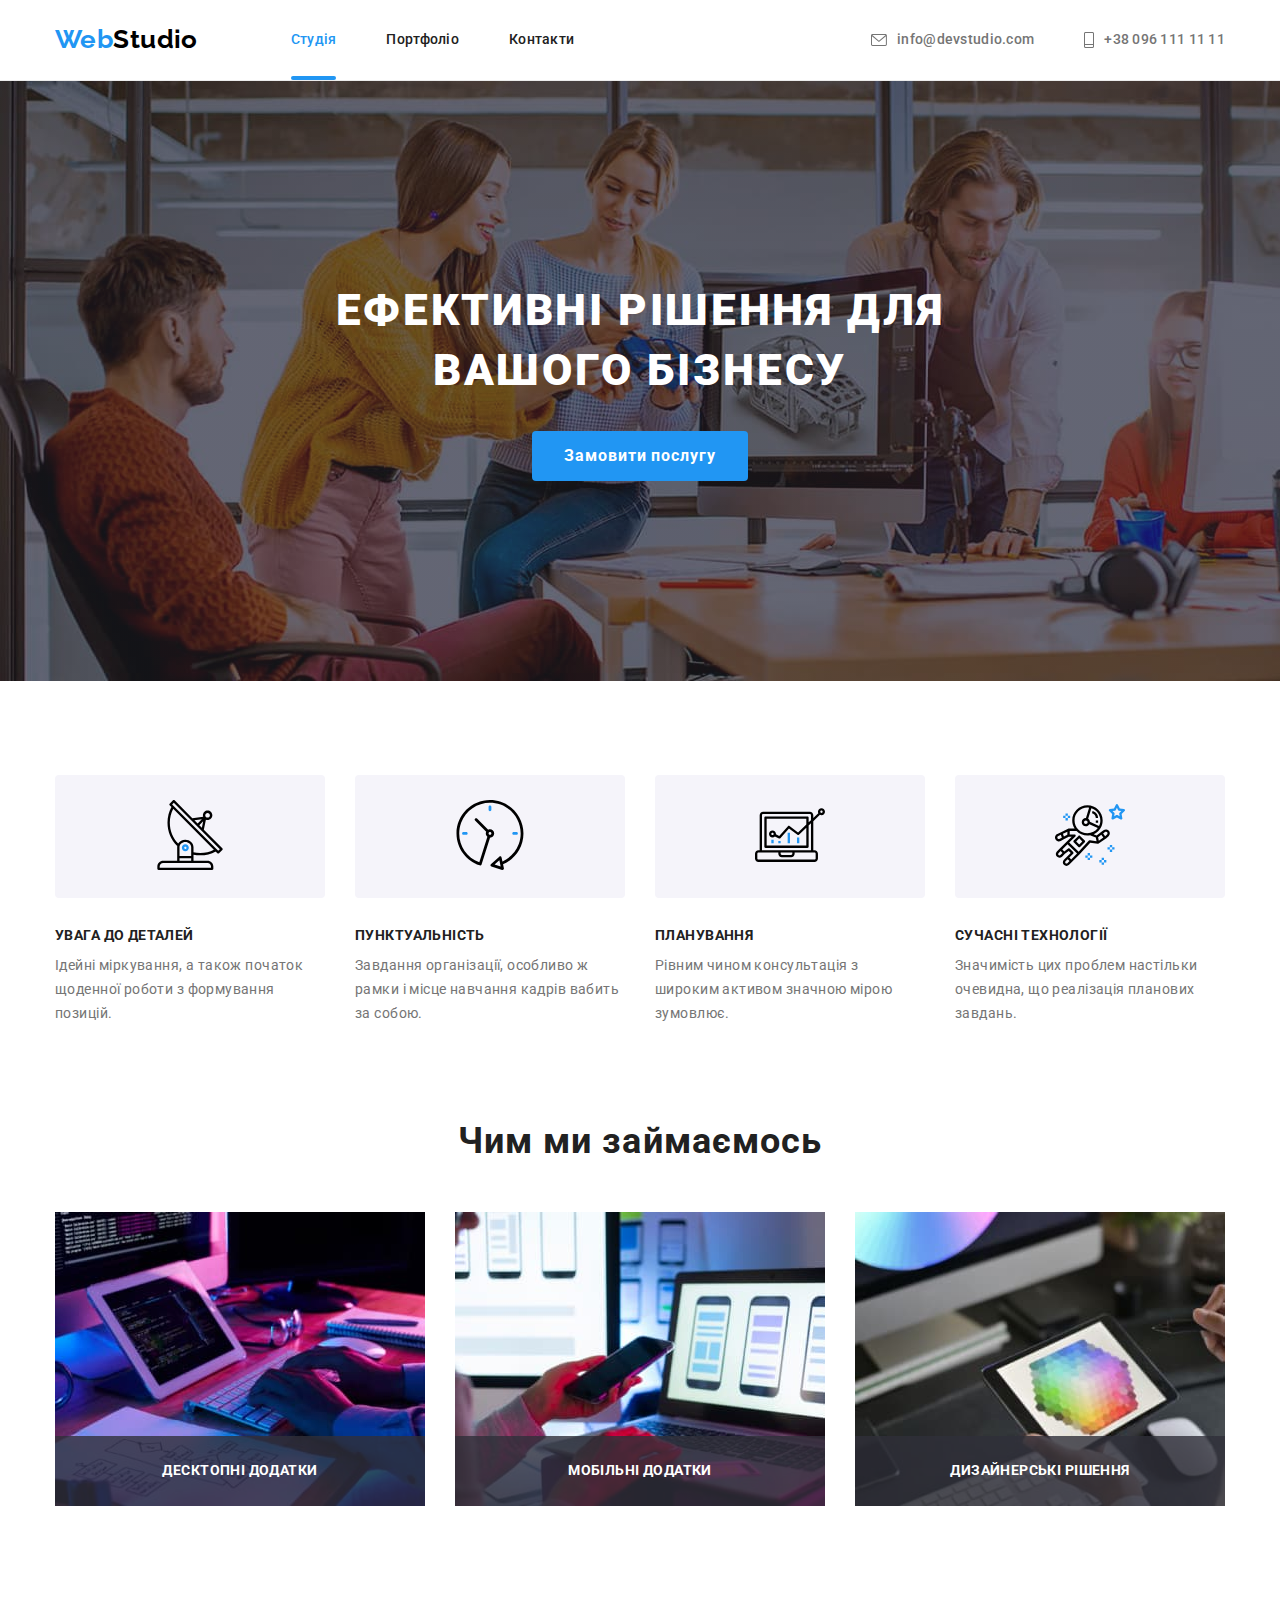
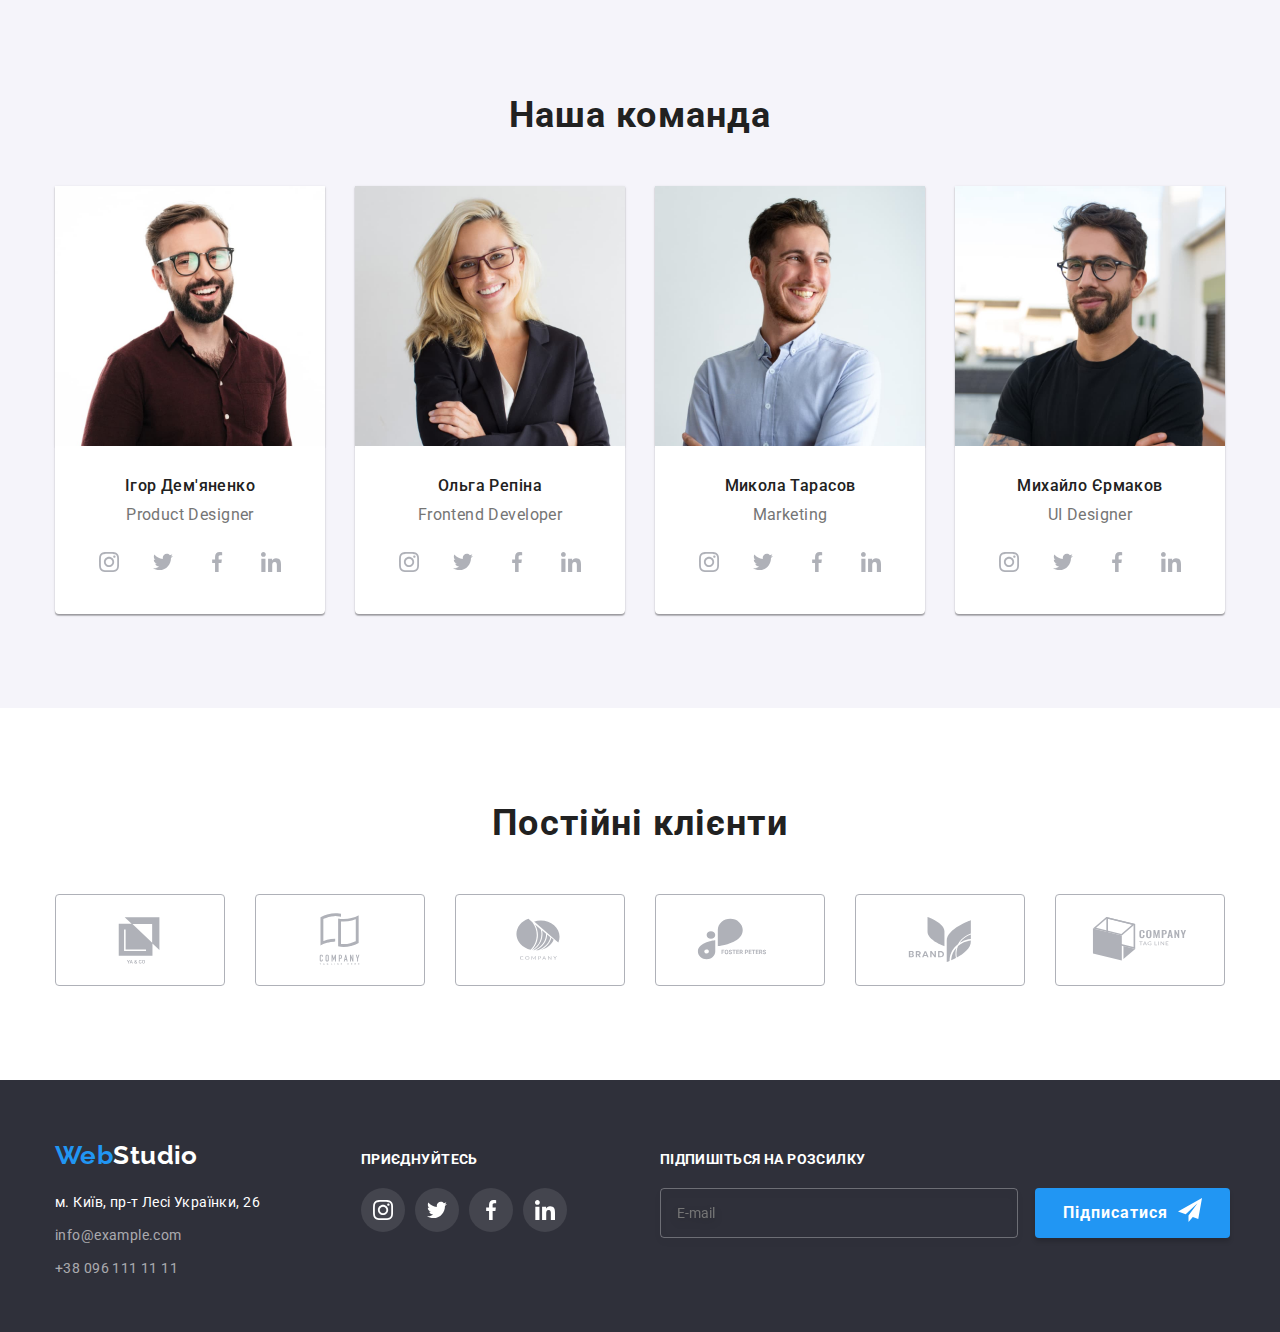
==== index.html @ d4049ecd "inital commit" ====
<!DOCTYPE html>
<html lang="uk">
  <head>
    <meta charset="UTF-8" />
    <meta http-equiv="X-UA-Compatible" content="IE=edge" />
    <meta name="viewport" content="width=device-width, initial-scale=1.0" />
    <title lang="en">WebStudio</title>
    <link rel="preconnect" href="https://fonts.googleapis.com" />
    <link rel="preconnect" href="https://fonts.gstatic.com" crossorigin />
    <link
      href="https://fonts.googleapis.com/css2?family=Raleway:wght@700&family=Roboto:wght@400;500;700;900&display=swap"
      rel="stylesheet"
    />
    <link
      rel="stylesheet"
      href="https://cdn.jsdelivr.net/npm/modern-normalize@1.1.0/modern-normalize.min.css"
    />
    <link rel="stylesheet" href="./css/styles.css" />
  </head>
  <body>
    <!-- Header -->
    <header class="page-header">
      <div class="container page-header-container">
        <nav class="page-nav">
          <a class="logotype link" href="./index.html" lang="en">
            <span class="web">Web</span><span class="studio">Studio</span>
          </a>
          <ul class="menu list">
            <li class="menu-item">
              <a class="menu-link link current" href="./index.html">Студія</a>
            </li>
            <li class="menu-item">
              <a class="menu-link link" href="./portfolio.html">Портфоліо</a>
            </li>
            <li class="menu-item">
              <a class="menu-link link" href="./index.html">Контакти</a>
            </li>
          </ul>
        </nav>
        <ul class="contact-header list">
          <li class="contact-item">
            <a class="contact-mail link" href="mailto:info@devstudio.com">
              <svg class="icon-envelope" width="16" height="12">
                <use href="./images/sprite.svg#icon-envelope"></use>
              </svg>
              info@devstudio.com
            </a>
          </li>
          <li class="contact-item">
            <a class="contact-phone-number link" href="tel:+380961111111">
              <svg class="icon-phone" width="10" height="16">
                <use href="./images/sprite.svg#icon-phone"></use>
              </svg>
              +38 096 111 11 11
            </a>
          </li>
        </ul>
      </div>
    </header>
    <main>
      <!-- Hero -->
      <section class="hero">
        <div class="container">
          <h1 class="hero-title">Ефективні рішення для вашого бізнесу</h1>
          <button class="hero-btn" type="button" data-modal-open>Замовити послугу</button>
        </div>
      </section>
      <!-- Preferences -->
      <section class="section">
        <div class="container">
          <h2 class="visually-hidden">Наші переваги</h2>
          <ul class="preferences list">
            <li class="preferences-item">
              <div class="icon-preferences">
                <svg class="icon-antenna" width="70" height="70">
                  <use href="./images/sprite.svg#icon-antenna"></use>
                </svg>
              </div>
              <h3 class="subtitle preferences-subtitle">Увага до деталей</h3>
              <p class="description-preferences">
                Ідейні міркування, а також початок щоденної роботи з формування позицій.
              </p>
            </li>
            <li class="preferences-item">
              <div class="icon-preferences">
                <svg class="icon-clock" width="70" height="70">
                  <use href="./images/sprite.svg#icon-clock"></use>
                </svg>
              </div>
              <h3 class="subtitle preferences-subtitle">Пунктуальність</h3>
              <p class="description-preferences">
                Завдання організації, особливо ж рамки і місце навчання кадрів вабить за собою.
              </p>
            </li>
            <li class="preferences-item">
              <div class="icon-preferences">
                <svg class="icon-diagram" width="70" height="70">
                  <use href="./images/sprite.svg#icon-diagram"></use>
                </svg>
              </div>
              <h3 class="subtitle preferences-subtitle">Планування</h3>
              <p class="description-preferences">
                Рівним чином консультація з широким активом значною мірою зумовлює.
              </p>
            </li>
            <li class="preferences-item">
              <div class="icon-preferences">
                <svg class="icon-astronaut" width="70" height="70">
                  <use href="./images/sprite.svg#icon-astronaut"></use>
                </svg>
              </div>
              <h3 class="subtitle preferences-subtitle">Сучасні технології</h3>
              <p class="description-preferences">
                Значимість цих проблем настільки очевидна, що реалізація планових завдань.
              </p>
            </li>
          </ul>
        </div>
      </section>
      <!-- About -->
      <section class="about section">
        <div class="container">
          <h2 class="title">Чим ми займаємось</h2>
          <ul class="about-list list">
            <li class="about-list-item">
              <img src="./images/whatwedo/img1.jpg" alt="Фотографія 1" width="370" height="294" />
              <p class="about-description">десктопні додатки</p>
            </li>
            <li class="about-list-item">
              <img src="./images/whatwedo/img2.jpg" alt="Фотографія 2" width="370" height="294" />
              <p class="about-description">мобільні додатки</p>
            </li>
            <li class="about-list-item">
              <img src="./images/whatwedo/img3.jpg" alt="Фотографія 3" width="370" height="294" />
              <p class="about-description">дизайнерські рішення</p>
            </li>
          </ul>
        </div>
      </section>
      <!-- Team -->
      <section class="team section">
        <div class="container">
          <h2 class="title">Наша команда</h2>
          <ul class="team-list list">
            <li class="team-list-item">
              <img
                class="image-team"
                src="./images/ourteam/ourteam1.jpg"
                alt="Ігор Дем'яненко"
                width="270"
                height="260"
              />
              <div class="team-content">
                <h3 class="name-team">Ігор Дем'яненко</h3>
                <p class="description-team" lang="en">Product Designer</p>
                <ul class="icon-sotial-network list">
                  <li class="icon-sotial-item">
                    <a href="https://www.instagram.com" class="icon-sotial-link">
                      <svg class="icon-social" width="20" height="20">
                        <use href="./images/sprite.svg#icon-instagram"></use>
                      </svg>
                    </a>
                  </li>
                  <li class="icon-sotial-item">
                    <a href="https://twitter.com/" class="icon-sotial-link">
                      <svg class="icon-social" width="20" height="20">
                        <use href="./images/sprite.svg#icon-twitter"></use>
                      </svg>
                    </a>
                  </li>
                  <li class="icon-sotial-item">
                    <a href="https://www.facebook.com/" class="icon-sotial-link">
                      <svg class="icon-social" width="20" height="20">
                        <use href="./images/sprite.svg#icon-facebook"></use>
                      </svg>
                    </a>
                  </li>
                  <li class="icon-sotial-item">
                    <a href="https://www.linkedin.com/" class="icon-sotial-link">
                      <svg class="icon-social" width="20" height="20">
                        <use href="./images/sprite.svg#icon-linkedin"></use>
                      </svg>
                    </a>
                  </li>
                </ul>
              </div>
            </li>
            <li class="team-list-item">
              <img
                class="image-team"
                src="./images/ourteam/ourteam2.jpg"
                alt="Ольга Репіна"
                width="270"
                height="260"
              />
              <div class="team-content">
                <h3 class="name-team">Ольга Репіна</h3>
                <p class="description-team" lang="en">Frontend Developer</p>
                <ul class="icon-sotial-network list">
                  <li class="icon-sotial-item">
                    <a href="https://www.instagram.com" class="icon-sotial-link">
                      <svg class="icon-social" width="20" height="20">
                        <use href="./images/sprite.svg#icon-instagram"></use>
                      </svg>
                    </a>
                  </li>
                  <li class="icon-sotial-item">
                    <a href="https://twitter.com/" class="icon-sotial-link">
                      <svg class="icon-social" width="20" height="20">
                        <use href="./images/sprite.svg#icon-twitter"></use>
                      </svg>
                    </a>
                  </li>
                  <li class="icon-sotial-item">
                    <a href="https://www.facebook.com/" class="icon-sotial-link">
                      <svg class="icon-social" width="20" height="20">
                        <use href="./images/sprite.svg#icon-facebook"></use>
                      </svg>
                    </a>
                  </li>
                  <li class="icon-sotial-item">
                    <a href="https://www.linkedin.com/" class="icon-sotial-link">
                      <svg class="icon-social" width="20" height="20">
                        <use href="./images/sprite.svg#icon-linkedin"></use>
                      </svg>
                    </a>
                  </li>
                </ul>
              </div>
            </li>
            <li class="team-list-item">
              <img
                class="image-team"
                src="./images/ourteam/ourteam3.jpg"
                alt="Микола Тарасов"
                width="270"
                height="260"
              />
              <div class="team-content">
                <h3 class="name-team">Микола Тарасов</h3>
                <p class="description-team" lang="en">Marketing</p>
                <ul class="icon-sotial-network list">
                  <li class="icon-sotial-item">
                    <a href="https://www.instagram.com" class="icon-sotial-link">
                      <svg class="icon-social" width="20" height="20">
                        <use href="./images/sprite.svg#icon-instagram"></use>
                      </svg>
                    </a>
                  </li>
                  <li class="icon-sotial-item">
                    <a href="https://twitter.com/" class="icon-sotial-link">
                      <svg class="icon-social" width="20" height="20">
                        <use href="./images/sprite.svg#icon-twitter"></use>
                      </svg>
                    </a>
                  </li>
                  <li class="icon-sotial-item">
                    <a href="https://www.facebook.com/" class="icon-sotial-link">
                      <svg class="icon-social" width="20" height="20">
                        <use href="./images/sprite.svg#icon-facebook"></use>
                      </svg>
                    </a>
                  </li>
                  <li class="icon-sotial-item">
                    <a href="https://www.linkedin.com/" class="icon-sotial-link">
                      <svg class="icon-social" width="20" height="20">
                        <use href="./images/sprite.svg#icon-linkedin"></use>
                      </svg>
                    </a>
                  </li>
                </ul>
              </div>
            </li>
            <li class="team-list-item">
              <img
                class="image-team"
                src="./images/ourteam/ourteam4.jpg"
                alt="Михайло Єрмаков"
                width="270"
                height="260"
              />
              <div class="team-content">
                <h3 class="name-team">Михайло Єрмаков</h3>
                <p class="description-team" lang="en">UI Designer</p>
                <ul class="icon-sotial-network list">
                  <li class="icon-sotial-item">
                    <a href="https://www.instagram.com" class="icon-sotial-link">
                      <svg class="icon-social" width="20" height="20">
                        <use href="./images/sprite.svg#icon-instagram"></use>
                      </svg>
                    </a>
                  </li>
                  <li class="icon-sotial-item">
                    <a href="https://twitter.com/" class="icon-sotial-link">
                      <svg class="icon-social" width="20" height="20">
                        <use href="./images/sprite.svg#icon-twitter"></use>
                      </svg>
                    </a>
                  </li>
                  <li class="icon-sotial-item">
                    <a href="https://www.facebook.com/" class="icon-sotial-link">
                      <svg class="icon-social" width="20" height="20">
                        <use href="./images/sprite.svg#icon-facebook"></use>
                      </svg>
                    </a>
                  </li>
                  <li class="icon-sotial-item">
                    <a href="https://www.linkedin.com/" class="icon-sotial-link">
                      <svg class="icon-social" width="20" height="20">
                        <use href="./images/sprite.svg#icon-linkedin"></use>
                      </svg>
                    </a>
                  </li>
                </ul>
              </div>
            </li>
          </ul>
        </div>
      </section>
      <!-- Regular customers -->
      <section class="section">
        <div class="container">
          <h2 class="title">Постійні клієнти</h2>
          <ul class="regular-customers-list list">
            <li class="regular-customers-item">
              <a class="regular-customers-link link" href="./index.html">
                <svg class="icon-company" width="106" height="60">
                  <use href="./images/sprite.svg#icon-company-1"></use>
                </svg>
              </a>
            </li>
            <li class="regular-customers-item">
              <a class="regular-customers-link link" href="./index.html">
                <svg class="icon-company" width="106" height="60">
                  <use href="./images/sprite.svg#icon-company-2"></use>
                </svg>
              </a>
            </li>
            <li class="regular-customers-item">
              <a class="regular-customers-link link" href="./index.html">
                <svg class="icon-company" width="106" height="60">
                  <use href="./images/sprite.svg#icon-company-3"></use>
                </svg>
              </a>
            </li>
            <li class="regular-customers-item">
              <a class="regular-customers-link link" href="./index.html">
                <svg class="icon-company" width="106" height="60">
                  <use href="./images/sprite.svg#icon-company-4"></use>
                </svg>
              </a>
            </li>
            <li class="regular-customers-item">
              <a class="regular-customers-link link" href="./index.html">
                <svg class="icon-company" width="106" height="60">
                  <use href="./images/sprite.svg#icon-company-5"></use>
                </svg>
              </a>
            </li>
            <li class="regular-customers-item">
              <a class="regular-customers-link link" href="./index.html">
                <svg class="icon-company" width="106" height="60">
                  <use href="./images/sprite.svg#icon-company-6"></use>
                </svg>
              </a>
            </li>
          </ul>
        </div>
      </section>
    </main>
    <!-- Footer -->
    <footer class="page-footer">
      <div class="container footer-flex-container">
        <div class="link-wrapper">
          <a class="logotype footer-logo link" href="./index.html" lang="en">
            <span class="web">Web</span><span class="studio-white">Studio</span>
          </a>
          <address class="address">
            <ul class="address-list list">
              <li class="address-list-item">
                <a
                  class="address-list-location link"
                  href="https://goo.gl/maps/qBnw3kzRKvV4WiWM7"
                  target="_blank"
                  rel="noopener nofollow"
                  >м. Київ, пр-т Лесі Українки, 26
                </a>
              </li>
              <li class="address-list-item">
                <a class="footer-contact link" href="mailto:info@example.com">info@example.com</a>
              </li>
              <li class="address-list-item">
                <a class="footer-contact link" href="tel:+380961111111">+38 096 111 11 11</a>
              </li>
            </ul>
          </address>
        </div>
        <div class="footer-icon-wrapper">
          <p class="text-footer-icon">приєднуйтесь</p>
          <ul class="list-icon-wrapper list">
            <li class="item-footer-icon">
              <a href="" class="footer-link-icon">
                <svg class="icon-social" width="20" height="20">
                  <use href="./images/sprite.svg#icon-instagram"></use>
                </svg>
              </a>
            </li>
            <li class="item-footer-icon">
              <a href="" class="footer-link-icon">
                <svg class="icon-social" width="20" height="20">
                  <use href="./images/sprite.svg#icon-twitter"></use>
                </svg>
              </a>
            </li>
            <li class="item-footer-icon">
              <a href="" class="footer-link-icon">
                <svg class="icon-social" width="20" height="20">
                  <use href="./images/sprite.svg#icon-facebook"></use>
                </svg>
              </a>
            </li>
            <li class="item-footer-icon">
              <a href="" class="footer-link-icon">
                <svg class="icon-social" width="20" height="20">
                  <use href="./images/sprite.svg#icon-linkedin"></use>
                </svg>
              </a>
            </li>
          </ul>
        </div>
        <form class="footer-form" autocomplete="on">
          <label class="subscription-label">
            Підпишіться на розсилку
            <input
              class="subscription-input"
              type="email"
              name="email"
              placeholder="E-mail"
              required
            />
          </label>
          <button type="submit" class="subscription-btn">
            Підписатися
            <svg class="icon-subscribe" width="24px" height="24px">
              <use href="./images/sprite.svg#icon-subscribe"></use>
            </svg>
          </button>
        </form>
      </div>
    </footer>
    <div class="backdrop is-hidden" data-modal>
      <div class="modal">
        <button class="btn-modal" type="button" data-modal-close>
          <svg class="modal-close-icon" width="18" height="18">
            <use href="./images/sprite.svg#close-icon"></use>
          </svg>
        </button>
        <form action="">
          <fieldset class="modal-group">
            <legend class="modal-title">Залиште свої дані, ми вам передзвонимо</legend>
            <label class="modal-form-label">
              Ім'я
              <div class="modal-input-wrapper">
                <input type="text" name="name" class="modal-input" />
                <svg class="modal-icon" width="18" height="18">
                  <use href="./images/sprite.svg#icon-user"></use>
                </svg>
              </div>
            </label>
            <label class="modal-form-label">
              Телефон
              <div class="modal-input-wrapper">
                <input type="tel" name="phone" class="modal-input" />
                <svg class="modal-icon" width="18" height="18">
                  <use href="./images/sprite.svg#icon-telephone"></use>
                </svg>
              </div>
            </label>
            <label class="modal-form-label">
              Пошта
              <div class="modal-input-wrapper">
                <input type="email" name="email" class="modal-input" />
                <svg class="modal-icon" width="18" height="18">
                  <use href="./images/sprite.svg#icon-mail"></use>
                </svg>
              </div>
            </label>
            <label class="modal-form-label">
              Коментар
              <textarea
                name="user-message"
                class="modal-textarea"
                placeholder="Введіть текст">
              </textarea>
              <div>
                <input class="policy-input visually-hidden" id="policy" type="checkbox" name="user-policy" value="on">
                <label  for="policy" class="modal-checkbox-label">
                  Погоджуюся з розсилкою та приймаю &nbsp
                  <a href="./index.html" class="modal-link-policy">Умови договору</a>
                </label>
              </div>
                <button type="submit" class="modal-submit-button">Відправити</button>
          </fieldset>
        </form>
      </div>
    </div>
    <script src="./js/modal.js"></script>
  </body>
</html>
---- css/styles.css ----
/* Variables */

:root {
  --accent-blue-color: #2196f3;
  --second-blue-color: #188ce8;
  --transparent-blue-color: rgba(33, 150, 243, 0.9);
  --basic-black-color: #000000;
  --text-black-color: #212121;
  --background-grey-color: #2f303a;
  --transparent-grey-color: rgba(255, 255, 255, 0.1);
  --text-grey-color: #757575;
  --icon-grey-color: #afb1b8;
  --contact-grey-color: rgba(255, 255, 255, 0.6);
  --basic-white-color: #ffffff;
  --special-white-color: #f5f4fa;
  --second-white-color: #eeeeee;
  --line-white-color: #ececec;
  --logo-font-family: 'Raleway', sans-serif;
  --primary-font-family: 'Roboto', sans-serif;
  --card-set-gap: 30px;
}

/* Global*/

body {
  font-family: var(--primary-font-family);
  font-size: 14px;
  letter-spacing: 0.03em;
  color: var(--text-black-color);
  background-color: var(--basic-white-color);
}

footer {
  background-color: var(--background-grey-color);
}

h1,
h2,
h3,
h4,
h5,
h6,
p {
  margin-top: 0;
  margin-bottom: 0;
}

ol,
ul {
  margin-top: 0;
  margin-bottom: 0;
  padding-left: 0;
}

img {
  display: block;
  max-width: 100%;
  height: auto;
}

address {
  font-style: normal;
}

button {
  cursor: pointer;
}

.list {
  list-style: none;
}

.link {
  text-decoration: none;
}

.visually-hidden {
  position: absolute;
  width: 1px;
  height: 1px;
  margin: -1px;
  border: 0;
  padding: 0;

  white-space: nowrap;
  clip-path: inset(100%);
  clip: rect(0 0 0 0);
  overflow: hidden;
}

.container {
  width: 1200px;
  margin-left: auto;
  margin-right: auto;
  padding-left: 15px;
  padding-right: 15px;
}

.section {
  padding-top: 94px;
  padding-bottom: 94px;
}

.title {
  font-weight: 700;
  font-size: 36px;
  line-height: 1.17;
  text-align: center;
  letter-spacing: 0.03em;
  margin-bottom: 50px;
}

.current {
  color: var(--accent-blue-color);
}

/* Main page */

/* Header */

.page-header {
  background-color: var(--basic-white-color);
  border-bottom: 1px solid var(--line-white-color);
}

.page-header-container {
  display: flex;
  align-items: center;
}

.logotype {
  font-family: 'Raleway', sans-serif;
  font-weight: 700;
  font-size: 26px;
  line-height: 1.19;
  display: block;
  margin-right: 93px;
  padding-top: 24px;
  padding-bottom: 25px;
}

.web {
  color: var(--accent-blue-color);
}

.studio {
  color: var(--basic-black-color);
}

.page-nav {
  display: flex;
  align-items: center;
}

.menu {
  display: flex;
  align-items: center;
}

.menu-item .menu-link {
  position: relative;
}

.menu-item:not(:last-child) {
  margin-right: 50px;
}

.menu-link {
  display: block;
  padding-top: 32px;
  padding-bottom: 32px;
  font-weight: 500;
  font-size: 14px;
  line-height: 1.14;
  letter-spacing: 0.02em;
  color: var(--text-black-color);
  transition-property: color;
  transition-duration: 250ms;
  transition-timing-function: cubic-bezier(0.4, 0, 0.2, 1);
}

.menu-link:hover,
.menu-link:focus {
  color: var(--accent-blue-color);
}

.current {
  color: var(--accent-blue-color);
}

.menu-item > .current::before {
  content: '';
  width: 100%;
  height: 4px;
  position: absolute;
  bottom: 0;
  background: var(--accent-blue-color);
  border-radius: 2px;
}

.contact-header {
  display: flex;
  align-items: center;
  margin-left: auto;
}

.contact-item:not(:last-child) {
  margin-right: 50px;
}

.contact-mail {
  display: flex;
  justify-content: center;
  align-items: center;
  padding-top: 32px;
  padding-bottom: 32px;
  font-weight: 500;
  font-size: 14px;
  line-height: 1.14;
  letter-spacing: 0.02em;
  color: var(--text-grey-color);
  transition-property: color;
  transition-duration: 250ms;
  transition-timing-function: cubic-bezier(0.4, 0, 0.2, 1);
}

.contact-mail:hover,
.contact-mail:focus {
  color: var(--accent-blue-color);
}

.contact-phone-number {
  display: flex;
  justify-content: center;
  align-items: center;
  padding-top: 32px;
  padding-bottom: 32px;
  font-weight: 500;
  font-size: 14px;
  line-height: 1.14;
  letter-spacing: 0.02em;
  color: var(--text-grey-color);
  transition-property: color;
  transition-duration: 250ms;
  transition-timing-function: cubic-bezier(0.4, 0, 0.2, 1);
}

.contact-phone-number:hover,
.contact-phone-number:focus {
  color: var(--accent-blue-color);
}

/* Header icon */

.icon-envelope {
  margin-right: 10px;
  fill: currentColor;
}

.icon-phone {
  margin-right: 10px;
  fill: currentColor;
}

/* Hero */

.hero {
  margin-right: auto;
  margin-left: auto;
  background-color: var(--background-grey-color);
  max-width: 1600px;
  height: 600px;
  padding-top: 200px;
  padding-bottom: 200px;
  background-image: linear-gradient(rgba(47, 48, 58, 0.4), rgba(47, 48, 58, 0.4)),
    url(../images/hero-image.jpg);
  background-repeat: no-repeat;
  background-size: cover;
  background-color: #c4c4c4;
}

.hero-title {
  max-width: 696px;
  width: 100%;
  font-weight: 900;
  font-size: 44px;
  line-height: 1.36;
  text-align: center;
  letter-spacing: 0.06em;
  text-transform: uppercase;
  margin-bottom: var(--card-set-gap);
  margin-left: auto;
  margin-right: auto;
  color: var(--basic-white-color);
}

.hero-btn {
  font-family: inherit;
  font-weight: 700;
  font-size: 16px;
  line-height: 1.88;
  text-align: center;
  letter-spacing: 0.06em;
  margin: auto;
  display: block;
  border-radius: 4px;
  border: none;
  padding-top: 10px;
  padding-right: 32px;
  padding-bottom: 10px;
  padding-left: 32px;
  min-width: 200px;
  color: var(--basic-white-color);
  background-color: var(--accent-blue-color);
  transition-property: background-color;
  transition-duration: 250ms;
  transition-timing-function: cubic-bezier(0.4, 0, 0.2, 1);
}

.hero-btn:hover,
.hero-btn:focus {
  background-color: var(--second-blue-color);
}

/* Preferences */

.preferences {
  display: flex;
  column-gap: var(--card-set-gap);
  flex-basis: calc((100-90px) / 4);
}

.preferences-subtitle {
  margin-bottom: 10px;
}

.subtitle {
  font-weight: 700;
  font-size: 14px;
  line-height: 1.14;
  text-transform: uppercase;
}

.description-preferences {
  font-weight: 400;
  font-size: 14px;
  line-height: 1.71;
  color: var(--text-grey-color);
}

/* Preferences icon*/

.icon-preferences {
  max-width: 270;
  height: 120;
  padding: 25px 100px;
  margin-bottom: 30px;
  background-color: var(--special-white-color);
  border-radius: 4px;
}

/* About */

.about {
  padding-top: 0;
}

.about-list {
  display: flex;
  flex-wrap: wrap;
  column-gap: var(--card-set-gap);
  flex-basis: calc((100-60px) / 3);
}

.about-list-item {
  position: relative;
}

.about-description {
  display: flex;
  justify-content: center;
  align-items: center;
  position: absolute;
  width: 100%;
  height: 70px;
  background-color: rgba(47, 48, 58, 0.8);
  bottom: 0;
  font-weight: 700;
  line-height: 1.14;
  text-transform: uppercase;
  color: var(--basic-white-color);
}

/* Team */

.team {
  background-color: var(--special-white-color);
}

.team-list {
  display: flex;
  flex-wrap: wrap;
  column-gap: var(--card-set-gap);
  flex-basis: calc((100-90px) / 4);
}

.image-team {
  box-shadow: 0px 1px 3px rgba(0, 0, 0, 0.12), 0px 1px 1px rgba(0, 0, 0, 0.14),
    0px 2px 1px rgba(0, 0, 0, 0.2);
}

.team-content {
  padding-top: var(--card-set-gap);
  padding-bottom: var(--card-set-gap);
  background-color: var(--basic-white-color);
  box-shadow: 0px 1px 3px rgba(0, 0, 0, 0.12), 0px 1px 1px rgba(0, 0, 0, 0.14),
    0px 2px 1px rgba(0, 0, 0, 0.2);
  border-radius: 0px 0px 4px 4px;
}

.name-team {
  font-weight: 500;
  font-size: 16px;
  line-height: 1.19;
  text-align: center;
}

.description-team {
  font-weight: 400;
  font-size: 16px;
  line-height: 1.19;
  text-align: center;
  margin-top: 10px;
  color: var(--text-grey-color);
}

/* Team icon */

.icon-sotial-network {
  display: flex;
  align-items: center;
  justify-content: center;
  margin-top: 16px;
}

.icon-sotial-link {
  display: flex;
  justify-content: center;
  align-items: center;
  width: 44px;
  height: 44px;
  background-color: var(--basic-white-color);
  color: var(--icon-grey-color);
  border-radius: 50%;
  transition-property: color, background-color;
  transition-duration: 250ms;
  transition-timing-function: cubic-bezier(0.4, 0, 0.2, 1);
}

.icon-sotial-link:hover,
.icon-sotial-link:focus {
  color: var(--basic-white-color);
  background-color: var(--accent-blue-color);
}

.icon-sotial-item:not(:last-child) {
  margin-right: 10px;
}

.icon-social {
  fill: currentColor;
}

/* Regular customers */

.regular-customers-list {
  display: flex;
}
.regular-customers-item:not(:first-child) {
  margin-left: 30px;
}

.regular-customers-link {
  display: flex;
  width: 170px;
  height: 92px;
  justify-content: center;
  align-items: center;
  color: var(--icon-grey-color);
  border: 1px solid var(--icon-grey-color);
  border-radius: 4px;
  transition-property: color, border-color;
  transition-duration: 250ms;
  transition-timing-function: cubic-bezier(0.4, 0, 0.2, 1);
}

.regular-customers-link:hover,
.regular-customers-link:focus {
  color: var(--accent-blue-color);
  border-color: var(--accent-blue-color);
}

.icon-company {
  fill: currentColor;
}

/* Footer */

.page-footer {
  padding-top: 60px;
  padding-bottom: 60px;
  height: 252px;
}

.footer-flex-container {
  display: flex;
  align-items: baseline;
}

.footer-logo {
  display: block;
  padding: 0;
  margin-bottom: 20px;
}

.studio-white {
  color: var(--basic-white-color);
}

.address-list-item:not(:last-child) {
  margin-bottom: 9px;
}

.address-list-location {
  font-family: var(--primary-font-family);
  font-weight: 400;
  font-size: 14px;
  line-height: 1.71;
  letter-spacing: 0.03em;
  color: var(--basic-white-color);
  transition-property: color;
  transition-duration: 250ms;
  transition-timing-function: cubic-bezier(0.4, 0, 0.2, 1);
}

.address-list-location:hover,
.address-list-location:focus {
  color: var(--accent-blue-color);
}

.footer-contact {
  font-family: var(--primary-font-family);
  font-weight: 400;
  font-size: 14px;
  line-height: 1.71;
  letter-spacing: 0.03em;
  color: var(--contact-grey-color);
  transition-property: color;
  transition-duration: 250ms;
  transition-timing-function: cubic-bezier(0.4, 0, 0.2, 1);
}

.footer-contact:hover,
.footer-contact:focus {
  color: var(--accent-blue-color);
}

.footer-icon-wrapper {
  margin-right: 93px;
}

.footer-form {
  display: flex;
}

.subscription-label {
  display: block;
  margin-right: 12px;
  font-weight: 700;
  line-height: 1.14;
  text-transform: uppercase;
  color: var(--basic-white-color);
}

.subscription-input {
  margin-top: 20px;
  padding: 15px 16px;
  width: 358px;
  height: 50px;
  border: 1px solid rgba(255, 255, 255, 0.3);
  filter: drop-shadow(0px 4px 4px rgba(0, 0, 0, 0.15));
  border-radius: 4px;
  background-color: transparent;
  outline: none;
  color: rgba(255, 255, 255, 0.6);
}

.subscription-btn {
  margin-top: 36px;
  display: inline-flex;
  padding: 10px 28px;
  width: 200px;
  height: 50px;
  font-weight: 700;
  font-size: 16px;
  line-height: 1.87;
  letter-spacing: 0.06em;
  border:none;
  border-radius: 4px;
  background-color: var(--accent-blue-color);
  box-shadow: 0px 4px 4px rgba(0, 0, 0, 0.15);
  color: var(--basic-white-color);
  transition: background-color 250ms cubic-bezier(0.4, 0, 0.2, 1);
}

.subscription-btn:focus,
.subscription-btn:hover {
background-color: var(--transparent-blue-color);
}



/* Footer icon */

.link-wrapper {
  margin-right: 70px;
}

.text-footer-icon {
  font-weight: 700;
  line-height: 1.14;
  text-transform: uppercase;

  color: var(--basic-white-color);
  margin-bottom: 20px;
}

.list-icon-wrapper {
  display: flex;
}

.item-footer-icon:not(:last-child) {
  margin-right: 10px;
}

.footer-link-icon {
  display: flex;
  align-items: center;
  justify-content: center;
  width: 44px;
  height: 44px;
  color: var(--basic-white-color);
  background-color: var(--transparent-grey-color);
  border-radius: 50%;
  transition-property: background-color;
  transition-duration: 250ms;
  transition-timing-function: cubic-bezier(0.4, 0, 0.2, 1);
}

.footer-link-icon:hover,
.footer-link-icon:focus {
  background-color: var(--accent-blue-color);
}

.icon-subscribe {
  margin-left: 10px;
  fill: currentColor;
}


/* Backdrop */

.backdrop {
  position: fixed;
  left: 0;
  top: 0;
  width: 100vw;
  height: 100vh;
  background: rgba(0, 0, 0, 0.2);
  transition: opacity 250ms cubic-bezier(0.4, 0, 0.2, 1),
    visibility 250ms cubic-bezier(0.4, 0, 0.2, 1);
}

.backdrop.is-hidden {
  opacity: 0;
  visibility: hidden;
  pointer-events: 0;
}

.modal {
  position: absolute;
  top: 50%;
  left: 50%;
  transform: translate(-50%, -50%);
  padding: 40px;
  width: 528px;
  height: 581px;
  background: var(--basic-white-color);
  box-shadow: 0px 1px 3px rgba(0, 0, 0, 0.12), 0px 1px 1px rgba(0, 0, 0, 0.14),
    0px 2px 1px rgba(0, 0, 0, 0.2);
  border-radius: 4px;
}

.btn-modal {
  display: flex;
  justify-content: center;
  align-items: center;
  padding: 0;
  position: absolute;
  top: 8px;
  right: 8px;
  width: 30px;
  height: 30px;
  border-radius: 50%;
  background: var(--basic-white-color);
  border: 1px solid rgba(0, 0, 0, 0.1);
}

.modal-group {
  border: none;
  padding: 0;
  margin: 0;
}

.modal-title {
  font-family: var(--primary-font-family);
  font-weight: 700;
  font-size: 20px;
  line-height: 1.15;
  text-align: center;
  color: var(--text-black-color);
  margin-bottom: 12px;
}

.modal-form-label {
  display: flex;
  flex-direction: column;
  width: 100%;
  font-family: var(--primary-font-family);
  font-weight: 400;
  font-size: 12px;
  line-height: 1.17;
  letter-spacing: 0.01em;
  color: var(--text-grey-color);
}

.modal-input {
  margin-top: 4px;
  margin-bottom: 10px;
  padding-left: 40px;
  width: 100%;
  height: 40px;
  left: 576px;
  top: 314px;
  outline: none;
  border: 1px solid rgba(33, 33, 33, 0.2);
  border-radius: 4px;
}

.modal-input:focus { 
  border-color: var(--accent-blue-color);
}

.modal-textarea {
  margin-top: 4px;
  margin-bottom: 20px;
  padding: 16px 12px;
  width: 100%;
  height: 120px;
  left: 576px;
  top: 314px;
  outline: none;
  border: 1px solid rgba(33, 33, 33, 0.2);
  border-radius: 4px;
  resize: none;
}

.modal-textarea:focus { 
  border-color: var(--accent-blue-color);
}

.modal-textarea::placeholder {
  font-size: 12px;
  line-height: 1.16;
  letter-spacing: 0.01em;
  color: rgba(117, 117, 117, 0.5);
}

.modal-checkbox-label {
  display: flex;
  align-items: center;
  font-size: 14px;
  font-family: var(--primary-font-family);
  font-weight: 400;
  line-height: 1.71;
  color: var(--text-grey-color);
}

.modal-checkbox-label::before {
  content: "";
  display: inline-block;
  width: 16px;
  height: 15px;
  margin-right: 7px;
  border-radius: 2px;
  background-image: url(../images/checkbox/icon-checkbox-off.svg);
  background-repeat: no-repeat;
  background-position: 50% 50%;
  transition-property: background-color, background-image;
  transition-duration: 250ms;
  transition-timing-function: cubic-bezier(0.4, 0, 0.2, 1);
}

.policy-input:checked + .modal-checkbox-label::before {
  background-color: var(--second-blue-color);
  background-image: url(../images/checkbox/icon-checkbox-on.svg);
}

.modal-link-policy {
  color: var(--accent-blue-color);
}

.modal-submit-button {
  display: block;
  margin: 20px auto;
  width: 200px;
  height: 50px;
  font-weight: 700;
  font-size: 16px;
  line-height:1.87;
  letter-spacing: 0.06em;
  background-color: var(--accent-blue-color);
  border: 0;
  border-radius: 4px;
  color: var(--basic-white-color);
  transition: background-color 250ms cubic-bezier(0.4, 0, 0.2, 1);
}

.modal-submit-button:focus,
.modal-submit-button:hover {
  background-color: var(--second-blue-color);
  box-shadow: 0px 2px 3px rgba(0, 0, 0, 0.15);
}

.modal-input-wrapper {
  position: relative;
}

.modal-icon {
  position: absolute;
  top: 40%;
  transform: translateY(-40%);
  left: 12px;
  fill: var(--text-black-color);
}

.modal-input:focus + .modal-icon {
  fill: var(--second-blue-color);
}
  
/* Portfolio page */

/* Filter */

.portfolio-menu-list {
  display: flex;
  align-items: center;
  justify-content: center;
  column-gap: 8px;
  margin-bottom: 50px;
}

.list-menu-button {
  font-weight: 500;
  font-size: 16px;
  line-height: 1.63;
  border-radius: 4px;
  border: none;
  padding-top: 6px;
  padding-right: 22px;
  padding-bottom: 6px;
  padding-left: 22px;
  color: var(--text-black-color);
  background-color: var(--special-white-color);
  transition-property: box-shadow, color, background-color;
  transition-duration: 250ms;
  transition-timing-function: cubic-bezier(0.4, 0, 0.2, 1);
}

.list-menu-button:hover,
.list-menu-button:focus {
  box-shadow: 0px 3px 1px rgba(0, 0, 0, 0.1), 0px 1px 2px rgba(0, 0, 0, 0.08),
    0px 2px 2px rgba(0, 0, 0, 0.12);
  color: var(--basic-white-color);
  background-color: var(--accent-blue-color);
}

.portfolio-button {
  padding-left: 294px;
  padding-right: 294px;
}

/* Catalog */

.portfolio-list {
  display: flex;
  flex-wrap: wrap;
  gap: var(--card-set-gap);
  flex-basis: calc((100-90px) / 3);
}

.product-thumb {
  position: relative;
  overflow: hidden;
}

.portfolio-list-item .product-thumb::after {
  content: '';
  z-index: 1;
  width: 100%;
  height: 100%;
  position: absolute;
  top: 0;
  left: 0;
  transform: translateY(100%);
  background: var(--transparent-blue-color);
  transition-property: transform;
  transition-duration: 250ms;
  transition-timing-function: cubic-bezier(0.4, 0, 0.2, 1);
}

.works-link:hover .product-thumb::after,
.works-link:focus .product-thumb::after {
  transform: translateY(0%);
}

.product-action {
  z-index: 2;
  width: 100%;
  height: 100%;
  position: absolute;
  bottom: 0;
  left: 0;
  font-weight: 400;
  font-size: 18px;
  line-height: 28px;
  color: var(--basic-white-color);
  padding: 63px 24px;
  transform: translateY(100%);
  transition-property: transform;
  transition-duration: 250ms;
  transition-timing-function: cubic-bezier(0.4, 0, 0.2, 1);
}

.works-link:hover .product-action,
.works-link:focus .product-action {
  transform: translateY(0%);
}

.portfolio-title {
  font-weight: 700;
  font-size: 18px;
  line-height: 2;
  letter-spacing: 0.06em;
  margin-bottom: 4px;
  color: var(--text-black-color);
}

.portfolio-description {
  font-weight: 400;
  font-size: 16px;
  line-height: 1.88;
  color: var(--text-grey-color);
}

.works-link {
  display: block;
  transition-property: box-shadow;
  transition-duration: 250ms;
  transition-timing-function: cubic-bezier(0.4, 0, 0.2, 1);
}

.works-link:hover,
.works-link:focus {
  box-shadow: 0px 1px 1px rgba(0, 0, 0, 0.12), 0px 4px 4px rgba(0, 0, 0, 0.06),
    1px 4px 6px rgba(0, 0, 0, 0.16);
}

.list-content {
  padding-top: 20px;
  padding-right: 24px;
  padding-bottom: 20px;
  padding-left: 24px;
  border: 1px solid var(--second-white-color);
  border-top: none;
}
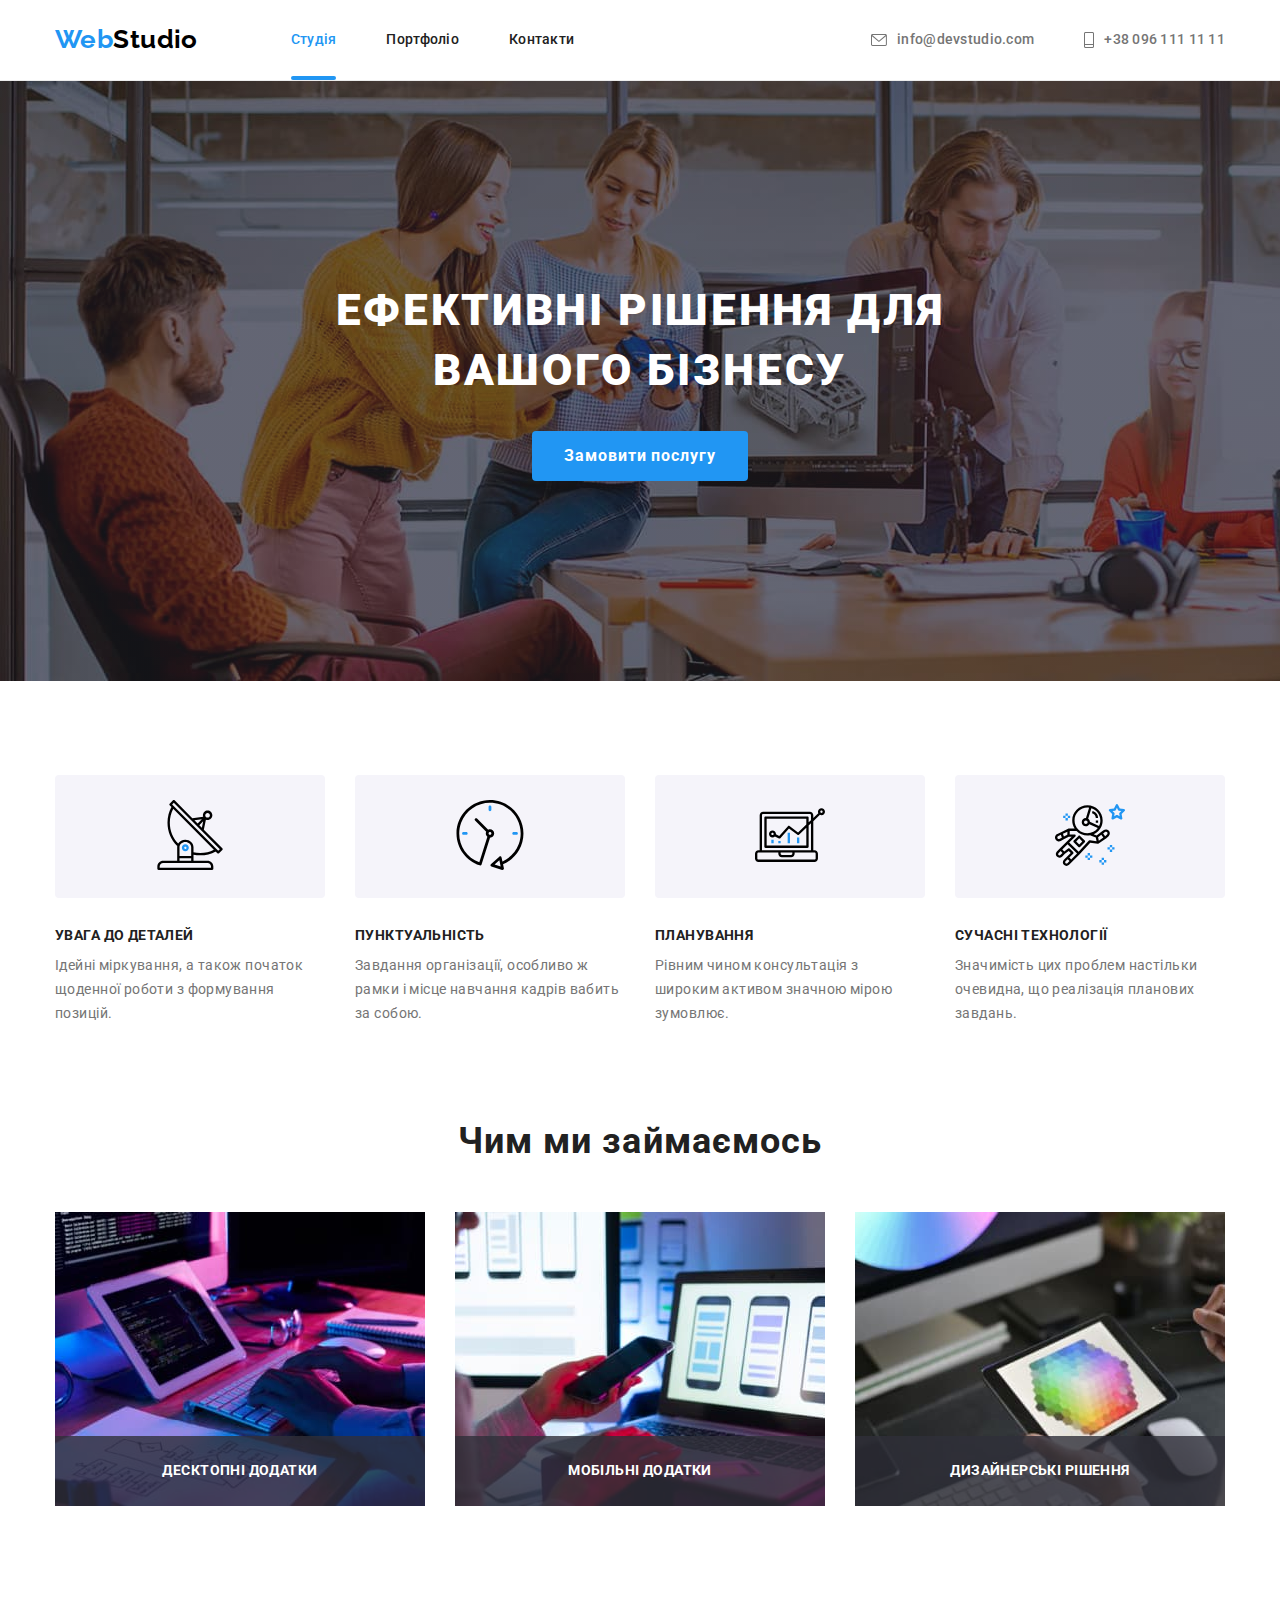
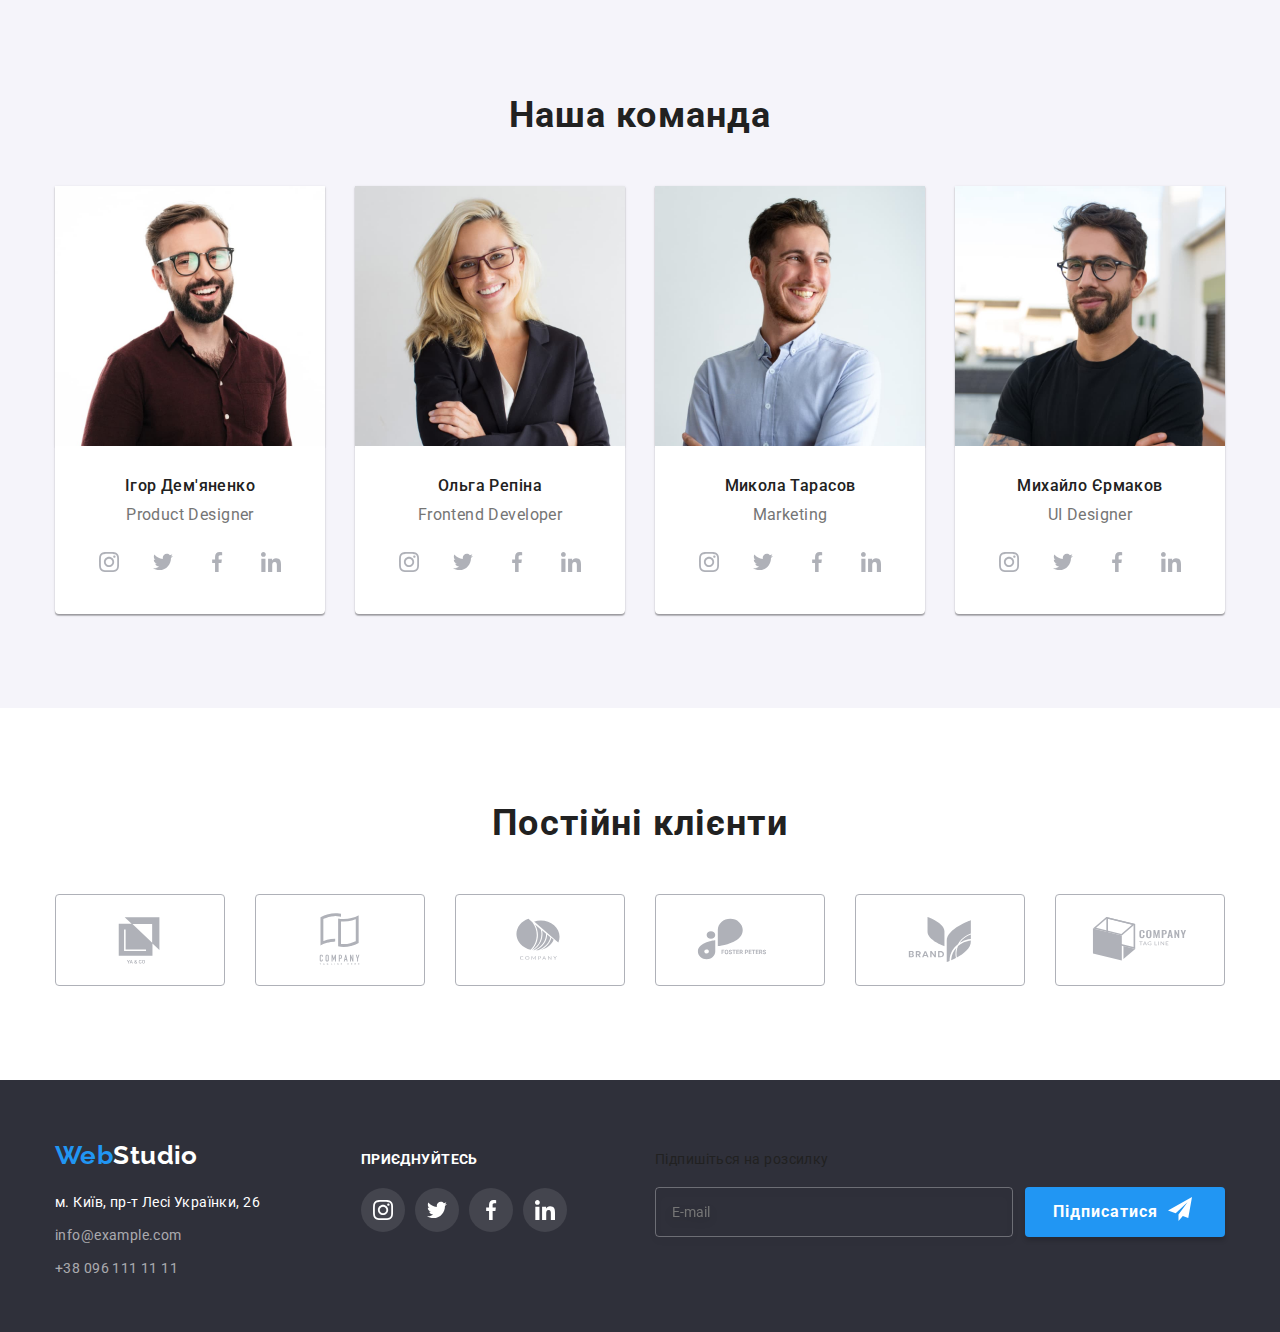
==== commit 32b5a5f7: "edits after checking" ====
--- a/index.html
+++ b/index.html
@@ -428,9 +428,9 @@
             </li>
           </ul>
         </div>
-        <form class="footer-form" autocomplete="on">
-          <label class="subscription-label">
-            Підпишіться на розсилку
+        <div class="subscription-wrapper">
+          <p class="subscription-label">Підпишіться на розсилку</p>
+          <form class="footer-form" autocomplete="on">
             <input
               class="subscription-input"
               type="email"
@@ -438,14 +438,14 @@
               placeholder="E-mail"
               required
             />
-          </label>
-          <button type="submit" class="subscription-btn">
+            <button type="submit" class="subscription-btn">
             Підписатися
             <svg class="icon-subscribe" width="24px" height="24px">
               <use href="./images/sprite.svg#icon-subscribe"></use>
             </svg>
           </button>
         </form>
+        </div>
       </div>
     </footer>
     <div class="backdrop is-hidden" data-modal>
@@ -455,35 +455,35 @@
             <use href="./images/sprite.svg#close-icon"></use>
           </svg>
         </button>
-        <form action="">
+        <form>
           <fieldset class="modal-group">
             <legend class="modal-title">Залиште свої дані, ми вам передзвонимо</legend>
             <label class="modal-form-label">
               Ім'я
-              <div class="modal-input-wrapper">
-                <input type="text" name="name" class="modal-input" />
+              <span class="modal-input-wrapper">
+                <input type="text" name="name" class="modal-input" required />
                 <svg class="modal-icon" width="18" height="18">
                   <use href="./images/sprite.svg#icon-user"></use>
                 </svg>
-              </div>
+              </span>
             </label>
             <label class="modal-form-label">
               Телефон
-              <div class="modal-input-wrapper">
-                <input type="tel" name="phone" class="modal-input" />
+              <span class="modal-input-wrapper">
+                <input type="tel" name="phone" class="modal-input" required />
                 <svg class="modal-icon" width="18" height="18">
                   <use href="./images/sprite.svg#icon-telephone"></use>
                 </svg>
-              </div>
+              </span>
             </label>
             <label class="modal-form-label">
               Пошта
-              <div class="modal-input-wrapper">
-                <input type="email" name="email" class="modal-input" />
+              <span class="modal-input-wrapper">
+                <input type="email" name="email" class="modal-input" required />
                 <svg class="modal-icon" width="18" height="18">
                   <use href="./images/sprite.svg#icon-mail"></use>
                 </svg>
-              </div>
+              </span>
             </label>
             <label class="modal-form-label">
               Коментар
--- a/css/styles.css
+++ b/css/styles.css
@@ -566,15 +566,14 @@
 }
 
 .footer-icon-wrapper {
-  margin-right: 93px;
+  margin-right: auto;
 }
 
 .footer-form {
   display: flex;
 }
 
-.subscription-label {
-  display: block;
+.subscription-title {
   margin-right: 12px;
   font-weight: 700;
   line-height: 1.14;
@@ -584,6 +583,7 @@
 
 .subscription-input {
   margin-top: 20px;
+  margin-right: 12px;
   padding: 15px 16px;
   width: 358px;
   height: 50px;
@@ -592,11 +592,16 @@
   border-radius: 4px;
   background-color: transparent;
   outline: none;
-  color: rgba(255, 255, 255, 0.6);
+  color: var(--basic-white-color);
+  transition: border-color 250ms cubic-bezier(0.4, 0, 0.2, 1);
+}
+
+.subscription-input:focus {
+  border-color: var(--basic-white-color);
 }
 
 .subscription-btn {
-  margin-top: 36px;
+  margin-top: 20px;
   display: inline-flex;
   padding: 10px 28px;
   width: 200px;
@@ -714,6 +719,12 @@
   border-radius: 50%;
   background: var(--basic-white-color);
   border: 1px solid rgba(0, 0, 0, 0.1);
+  transition: fill 250ms cubic-bezier(0.4, 0, 0.2, 1);
+}
+
+.btn-modal:hover,
+.btn-modal:hover {
+  fill: var(--accent-blue-color);
 }
 
 .modal-group {
@@ -733,6 +744,7 @@
 }
 
 .modal-form-label {
+  margin-bottom: 10px;
   display: flex;
   flex-direction: column;
   width: 100%;
@@ -746,15 +758,13 @@
 
 .modal-input {
   margin-top: 4px;
-  margin-bottom: 10px;
-  padding-left: 40px;
+  padding-left: 42px;
   width: 100%;
   height: 40px;
-  left: 576px;
-  top: 314px;
   outline: none;
   border: 1px solid rgba(33, 33, 33, 0.2);
   border-radius: 4px;
+  transition: border-color 250ms cubic-bezier(0.4, 0, 0.2, 1);
 }
 
 .modal-input:focus { 
@@ -767,8 +777,6 @@
   padding: 16px 12px;
   width: 100%;
   height: 120px;
-  left: 576px;
-  top: 314px;
   outline: none;
   border: 1px solid rgba(33, 33, 33, 0.2);
   border-radius: 4px;
@@ -789,6 +797,7 @@
 .modal-checkbox-label {
   display: flex;
   align-items: center;
+  justify-content: center;
   font-size: 14px;
   font-family: var(--primary-font-family);
   font-weight: 400;
@@ -822,9 +831,10 @@
 
 .modal-submit-button {
   display: block;
-  margin: 20px auto;
-  width: 200px;
-  height: 50px;
+  margin: 0 auto;
+  margin-top: 30px;
+  padding: 10px 52px;
+  min-width: 200px;
   font-weight: 700;
   font-size: 16px;
   line-height:1.87;
@@ -852,6 +862,7 @@
   transform: translateY(-40%);
   left: 12px;
   fill: var(--text-black-color);
+  transition: fill 250ms cubic-bezier(0.4, 0, 0.2, 1);
 }
 
 .modal-input:focus + .modal-icon {
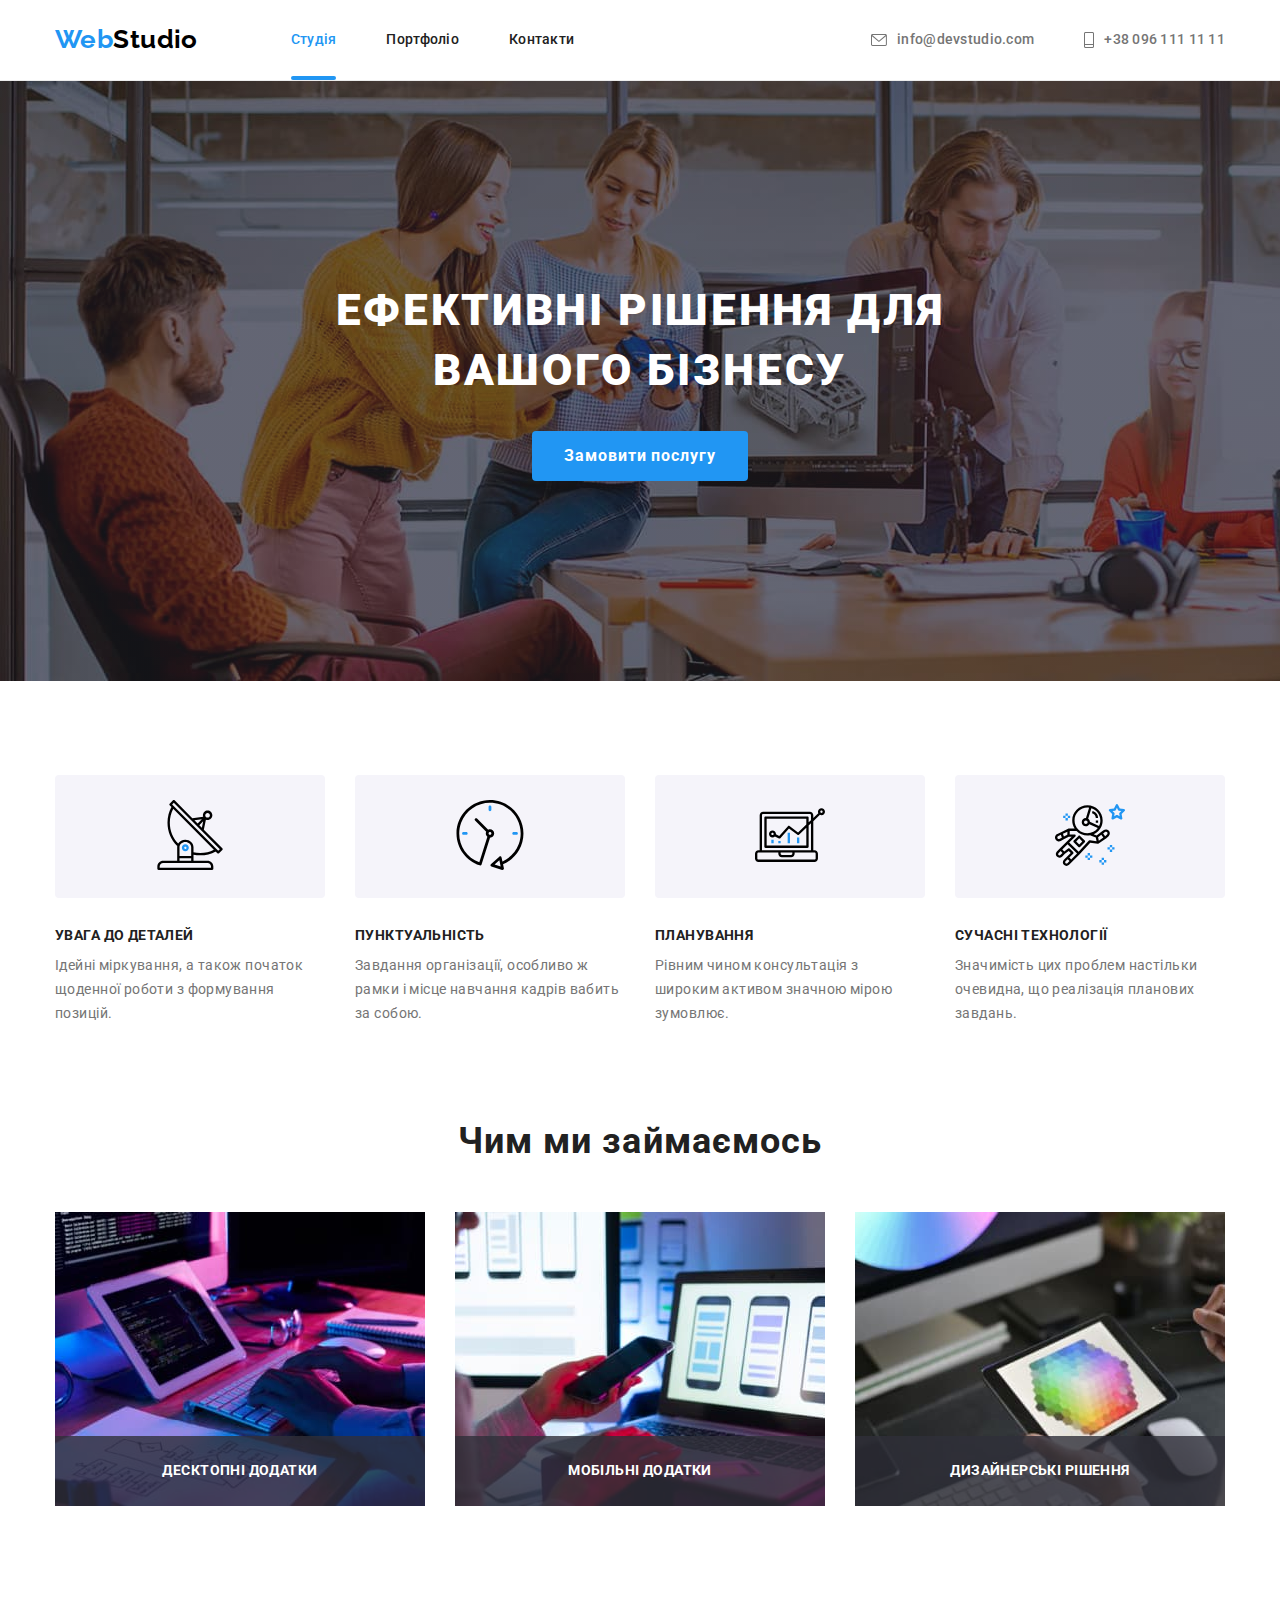
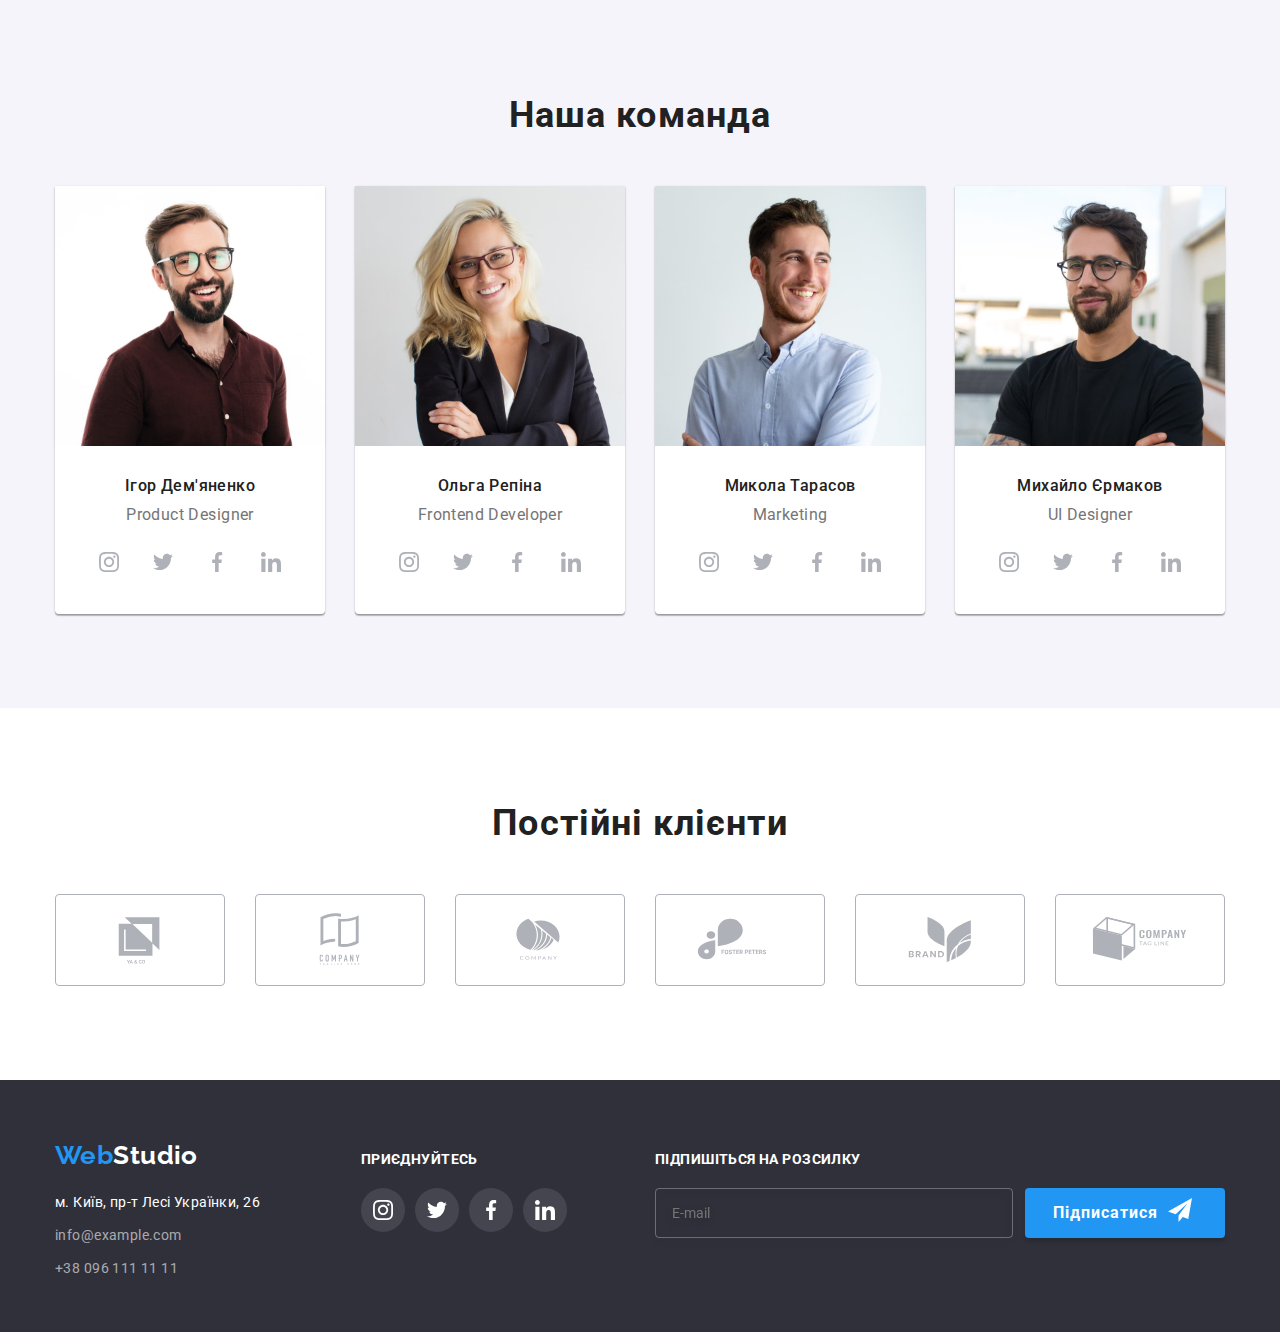
==== commit decec796: "add" ====
--- a/index.html
+++ b/index.html
@@ -429,7 +429,7 @@
           </ul>
         </div>
         <div class="subscription-wrapper">
-          <p class="subscription-label">Підпишіться на розсилку</p>
+          <p class="subscription-title">Підпишіться на розсилку</p>
           <form class="footer-form" autocomplete="on">
             <input
               class="subscription-input"
--- a/css/styles.css
+++ b/css/styles.css
@@ -744,7 +744,6 @@
 }
 
 .modal-form-label {
-  margin-bottom: 10px;
   display: flex;
   flex-direction: column;
   width: 100%;
@@ -754,6 +753,10 @@
   line-height: 1.17;
   letter-spacing: 0.01em;
   color: var(--text-grey-color);
+}
+
+.modal-form-label:not(:last-child) {
+  margin-bottom: 10px;
 }
 
 .modal-input {
@@ -858,8 +861,8 @@
 
 .modal-icon {
   position: absolute;
-  top: 40%;
-  transform: translateY(-40%);
+  top: 50%;
+  transform: translateY(-50%);
   left: 12px;
   fill: var(--text-black-color);
   transition: fill 250ms cubic-bezier(0.4, 0, 0.2, 1);
